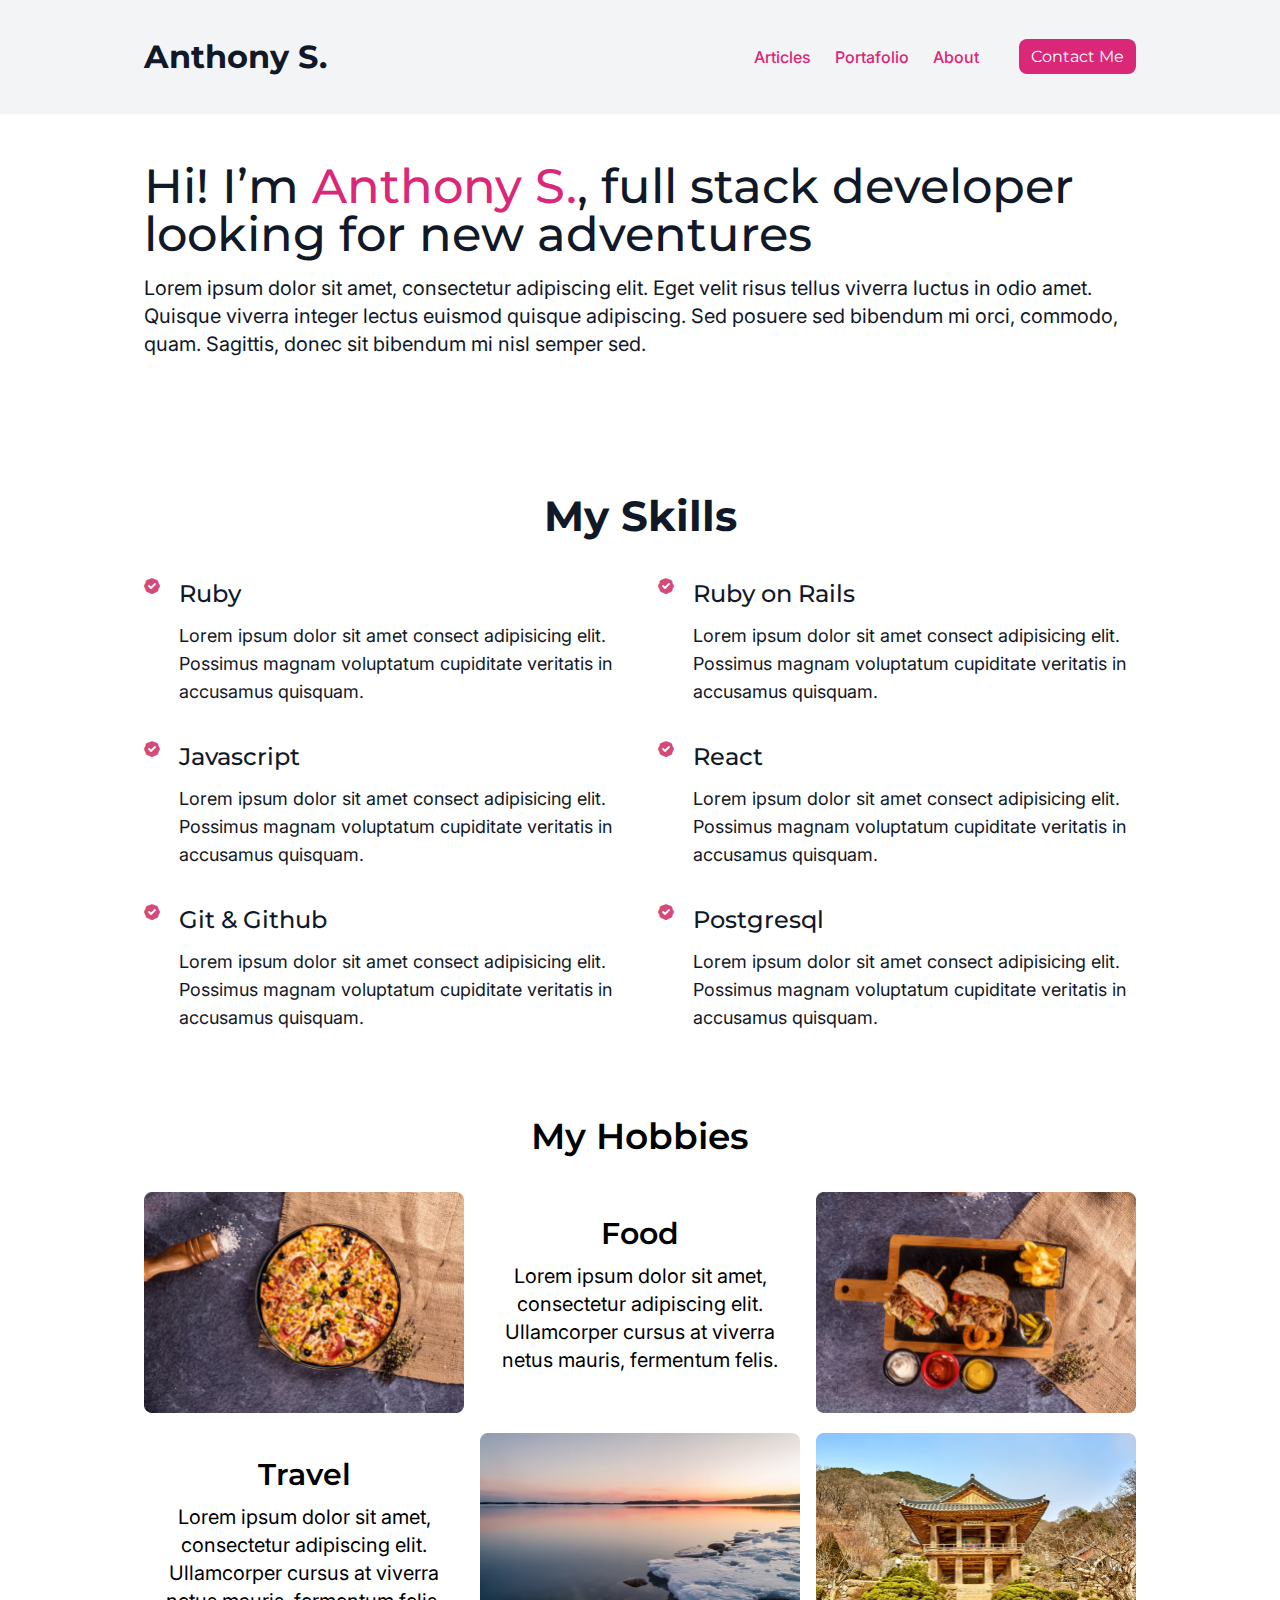
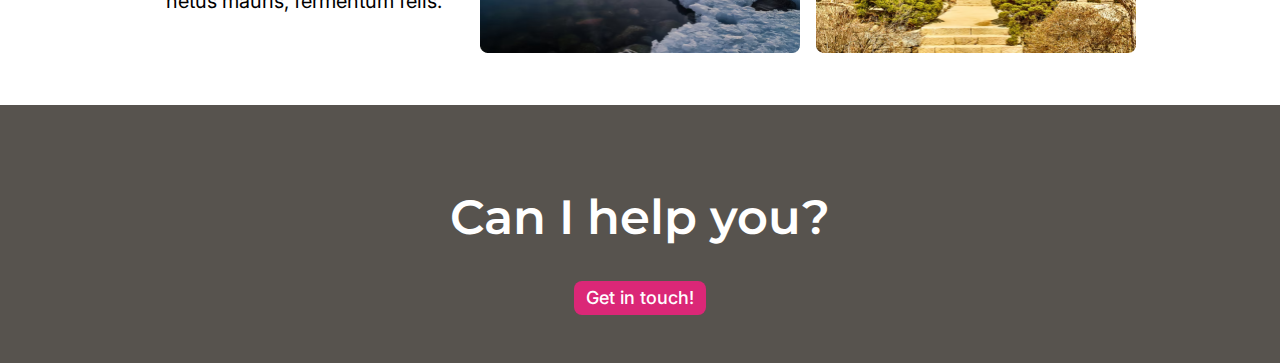
==== grid/about.html @ 709463bc "about page done" ====
<!DOCTYPE html>
<html lang="en">
  <head>
    <meta charset="UTF-8" />
    <meta http-equiv="X-UA-Compatible" content="IE=edge" />
    <meta name="viewport" content="width=device-width, initial-scale=1.0" />
    <title>About</title>
    <link rel="stylesheet" href="./css/style.css" />
    <link rel="preconnect" href="https://fonts.googleapis.com" />
    <link rel="preconnect" href="https://fonts.gstatic.com" crossorigin />
    <link
      href="https://fonts.googleapis.com/css2?family=Inter:wght@400;600&family=Montserrat:wght@500;600&display=swap"
      rel="stylesheet"
    />
    <link rel="stylesheet" href="./style.css" />
    <link rel="stylesheet" href="./about.css" />
    <link rel="stylesheet" href="./css/hobbies.css" />
  </head>
  <body>
    <header class="">
      <div class="wrapper">
        <div class="headerContainer">
          <h1 class="text-gray900">Anthony S.</h1>
          <nav class="">
            <ul class="font-inter">
              <li>
                <a href="/index.html" class="text-pink">Articles</a>
              </li>
              <li>
                <a href="/index.html" class="text-pink">Portafolio</a>
              </li>
              <li>
                <a href="/about.html" class="text-pink">About</a>
              </li>
            </ul>
            <a href="/index.html" class="button bg-pink600 text-white"
              >Contact Me</a
            >
          </nav>
        </div>
      </div>
    </header>

    <section class="hero mt-3 mb-3">
      <div class="wrapper">
        <div class="heroContainer">
          <h1 class="text-gray900 mb-1">
            Hi! I’m <span class="text-pink">Anthony S.</span>, full stack
            developer looking for new adventures
          </h1>
          <p>
            Lorem ipsum dolor sit amet, consectetur adipiscing elit. Eget velit
            risus tellus viverra luctus in odio amet. Quisque viverra integer
            lectus euismod quisque adipiscing. Sed posuere sed bibendum mi orci,
            commodo, quam. Sagittis, donec sit bibendum mi nisl semper sed.
          </p>
        </div>
      </div>
    </section>
    <main class="skillsContainer">
      <div class="titleContainer">
        <h3 class="text-center">My Skills</h3>
      </div>

      <div class="wrapper">
        <div class="skillGrid">
          <div class="skillBox">
            <div class="iconContainer">
              <i class="icon-Icon"></i>
            </div>
            <div class="infoContainer">
              <h4>Ruby</h4>
              <p>
                Lorem ipsum dolor sit amet consect adipisicing elit. Possimus
                magnam voluptatum cupiditate veritatis in accusamus quisquam.
              </p>
            </div>
          </div>
          <div class="skillBox">
            <div class="iconContainer">
              <i class="icon-Icon"></i>
            </div>
            <div class="infoContainer">
              <h4>Ruby on Rails</h4>
              <p>
                Lorem ipsum dolor sit amet consect adipisicing elit. Possimus
                magnam voluptatum cupiditate veritatis in accusamus quisquam.
              </p>
            </div>
          </div>
          <div class="skillBox">
            <div class="iconContainer">
              <i class="icon-Icon"></i>
            </div>
            <div class="infoContainer">
              <h4>Javascript</h4>
              <p>
                Lorem ipsum dolor sit amet consect adipisicing elit. Possimus
                magnam voluptatum cupiditate veritatis in accusamus quisquam.
              </p>
            </div>
          </div>
          <div class="skillBox">
            <div class="iconContainer">
              <i class="icon-Icon"></i>
            </div>
            <div class="infoContainer">
              <h4>React</h4>
              <p>
                Lorem ipsum dolor sit amet consect adipisicing elit. Possimus
                magnam voluptatum cupiditate veritatis in accusamus quisquam.
              </p>
            </div>
          </div>
          <div class="skillBox">
            <div class="iconContainer">
              <i class="icon-Icon"></i>
            </div>
            <div class="infoContainer">
              <h4>Git & Github</h4>
              <p>
                Lorem ipsum dolor sit amet consect adipisicing elit. Possimus
                magnam voluptatum cupiditate veritatis in accusamus quisquam.
              </p>
            </div>
          </div>
          <div class="skillBox">
            <div class="iconContainer">
              <i class="icon-Icon"></i>
            </div>
            <div class="infoContainer">
              <h4>Postgresql</h4>
              <p>
                Lorem ipsum dolor sit amet consect adipisicing elit. Possimus
                magnam voluptatum cupiditate veritatis in accusamus quisquam.
              </p>
            </div>
          </div>
        </div>
      </div>
    </main>

    <section class="hobbies">
      <div class="wrapper">
        <div class="titleContainer">
          <h3 class="text-center">My Hobbies</h3>
        </div>
        <div class="hobbiesGrid">
          <div class="hobbiesBox">
            <img src="./images/phote1.png" alt="" />
          </div>
          <div class="hobbiesBox text-center">
            <h5>Food</h5>
            <p>
              Lorem ipsum dolor sit amet, consectetur adipiscing elit.
              Ullamcorper cursus at viverra netus mauris, fermentum felis.
            </p>
          </div>
          <div class="hobbiesBox">
            <img src="./images/photo2.png" alt="" />
          </div>
          <div class="hobbiesBox text-center">
            <h5>Travel</h5>
            <p>
              Lorem ipsum dolor sit amet, consectetur adipiscing elit.
              Ullamcorper cursus at viverra netus mauris, fermentum felis.
            </p>
          </div>
          <div class="hobbiesBox">
            <img src="./images/photo3.png" alt="" />
          </div>
          <div class="hobbiesBox">
            <img src="./images/photo4.png" alt="" />
          </div>
        </div>
      </div>
    </section>
    <footer>
      <h2>Can I help you?</h2>
      <a type="button" class="button bg-pink600 text-white">Get in touch!</a>
    </footer>
  </body>
</html>
---- grid/css/style.css ----
@import url("./header.css");
@import url("./hero.css");
@import url("./main.css");
@import url("./footer.css");

:root {
  --color-gray900: #111827;
  --color-gray600: #4b5563;
  --color-gray100: #f3f4f6;
  --color-pink600: #db2777;
  --color-pink500: #d44a78;
  --color-white: #ffffff;
  --color-stone: #57534e;
}

body {
  font-family: Montserrat, "Helvetica Neue";
  margin: 0;
}
p {
  margin: 0;
}
.debug {
  border: 3px solid var(--color-pink600);
}

.text-center {
  text-align: center;
}

.wrapper {
  width: 100%;
  margin: auto;
}

.button {
  padding: 8px 12px;
  border-radius: 0.5rem;
}

.bg-pink600 {
  background-color: var(--color-pink600);
}

.text-white {
  color: var(--color-white);
}

.text-pink {
  color: var(--color-pink600);
}

.text-gray900 {
  color: var(--color-gray900);
}

.font-inter {
  font-family: inter;
}

.mt-1 {
  margin-top: 16px;
}

.mt-2 {
  margin-top: 32px;
}

.mt-3 {
  margin-top: 48px;
}

.mb-1 {
  margin-bottom: 16px;
}

.mb-2 {
  margin-bottom: 32px;
}

.mb-3 {
  margin-bottom: 48px;
}

@media (min-width: 1080px) {
  .wrapper {
    width: 992px;
  }
}
---- grid/style.css ----
@font-face {
  font-family: "icomoon";
  src: url("./fonts/icomoon.eot?3eh2ky");
  src: url("./fonts/icomoon.eot?3eh2ky#iefix") format("embedded-opentype"),
    url("./fonts/icomoon.ttf?3eh2ky") format("truetype"),
    url("./fonts/icomoon.woff?3eh2ky") format("woff"),
    url("./fonts/icomoon.svg?3eh2ky#icomoon") format("svg");
  font-weight: normal;
  font-style: normal;
  font-display: block;
}

[class^="icon-"],
[class*=" icon-"] {
  /* use !important to prevent issues with browser extensions that change fonts */
  font-family: "icomoon" !important;
  speak: never;
  font-style: normal;
  font-weight: normal;
  font-variant: normal;
  text-transform: none;
  line-height: 1;

  /* Better Font Rendering =========== */
  -webkit-font-smoothing: antialiased;
  -moz-osx-font-smoothing: grayscale;
}

.icon-Icon:before {
  content: "\e900";
}
---- grid/about.css ----
i {
  font-size: 1rem;
  color: black;
}

i {
  color: var(--color-pink500);
}

i:hover {
  color: var(--color-gray900);
  transition: 0.3s;
}

.skillsContainer {
  background: var(--color-white);
  padding-inline: 1rem;
}

.skillGrid {
  display: grid;
  grid-template-columns: repeat(auto-fill, minmax(320px, 1fr));
  gap: 35px;
}

.skillBox {
  display: flex;
  gap: 19px;
}

.infoContainer {
  display: flex;
  flex-direction: column;
}

.infoContainer p {
  font-family: "Inter";
  font-style: normal;
  font-weight: 400;
  font-size: 18px;
  line-height: 28px;
}

.skillGrid h4 {
  margin: 0;
  margin-block-end: 12px;
  font-family: "Montserrat";
  font-style: normal;
  font-weight: 500;
  font-size: 24px;
  line-height: 32px;
}

.titleContainer {
  font-family: "Montserrat";
  font-style: normal;
  font-weight: 600;
  font-size: 36px;
  line-height: 40px;
}
@media (min-width: 768px) {
  .skillGrid {
    grid-template-columns: repeat(auto-fill, minmax(400px, 1fr));
  }
}
---- grid/css/hobbies.css ----
.hobbies {
  margin-block-end: 3rem;
  padding-inline: 1rem;
}

.hobbies h3 {
  font-family: "Montserrat";
  font-style: normal;
  font-weight: 600;
  font-size: 36px;
  line-height: 40px;
}

.hobbies h5 {
  font-family: "Montserrat";
  font-style: normal;
  font-weight: 600;
  font-size: 30px;
  line-height: 36px;
  margin-block-start: 1.5rem;
  margin-block-end: 10px;
}

.hobbies p {
  font-family: "Inter";
  font-style: normal;
  font-weight: 400;
  font-size: 20px;
  line-height: 28px;
  margin-block-end: 24px;
}
.hobbiesGrid {
  display: grid;
  grid-template-columns: repeat(auto-fill, minmax(319px, 1fr));
  gap: 1rem;
}

.hobbiesBox img {
  width: 100%;
  object-fit: cover;
}
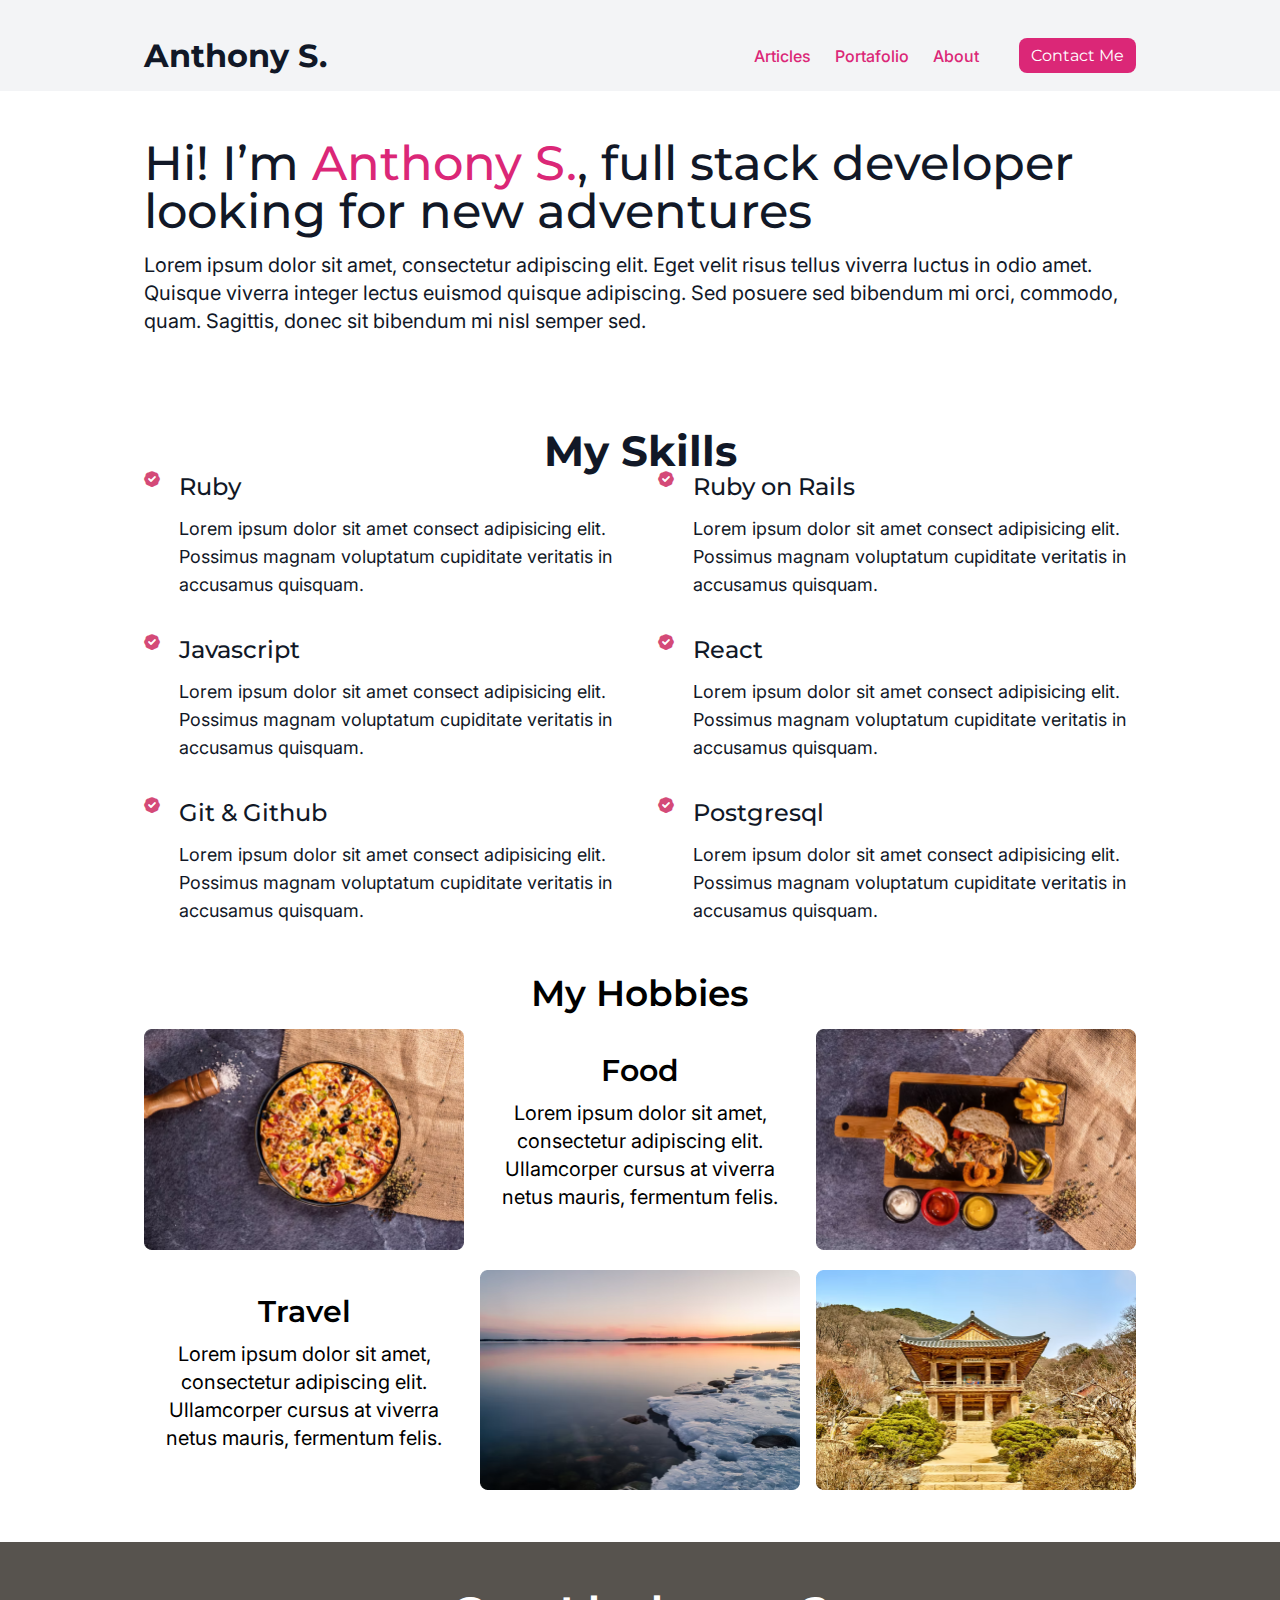
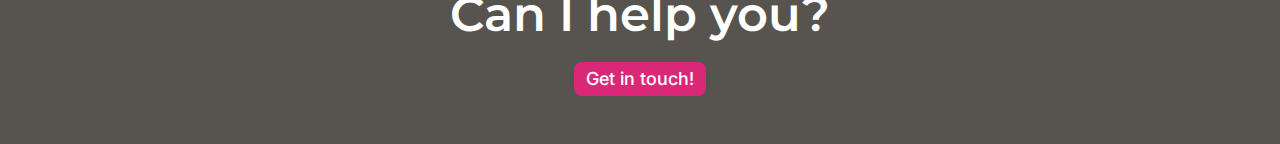
==== commit 8dc29aef: "page extended done v1.2" ====
--- a/grid/about.html
+++ b/grid/about.html
@@ -20,20 +20,27 @@
     <header class="">
       <div class="wrapper">
         <div class="headerContainer">
-          <h1 class="text-gray900">Anthony S.</h1>
+          <h1 class="text-gray900">
+            <a href="/principal.html"> Anthony S. </a>
+          </h1>
+          <button id="hamburguerContainer">
+            <span class="top-line"></span>
+            <span class="middle-line"></span>
+            <span class="bottom-line"></span>
+          </button>
           <nav class="">
             <ul class="font-inter">
               <li>
                 <a href="/index.html" class="text-pink">Articles</a>
               </li>
               <li>
-                <a href="/index.html" class="text-pink">Portafolio</a>
+                <a href="./portafolio.html" class="text-pink">Portafolio</a>
               </li>
               <li>
                 <a href="/about.html" class="text-pink">About</a>
               </li>
             </ul>
-            <a href="/index.html" class="button bg-pink600 text-white"
+            <a href="/contact.html" class="button bg-pink600 text-white"
               >Contact Me</a
             >
           </nav>
@@ -66,7 +73,7 @@
         <div class="skillGrid">
           <div class="skillBox">
             <div class="iconContainer">
-              <i class="icon-Icon"></i>
+              <i class="icon-icono"></i>
             </div>
             <div class="infoContainer">
               <h4>Ruby</h4>
@@ -78,7 +85,7 @@
           </div>
           <div class="skillBox">
             <div class="iconContainer">
-              <i class="icon-Icon"></i>
+              <i class="icon-icono"></i>
             </div>
             <div class="infoContainer">
               <h4>Ruby on Rails</h4>
@@ -90,7 +97,7 @@
           </div>
           <div class="skillBox">
             <div class="iconContainer">
-              <i class="icon-Icon"></i>
+              <i class="icon-icono"></i>
             </div>
             <div class="infoContainer">
               <h4>Javascript</h4>
@@ -102,7 +109,7 @@
           </div>
           <div class="skillBox">
             <div class="iconContainer">
-              <i class="icon-Icon"></i>
+              <i class="icon-icono"></i>
             </div>
             <div class="infoContainer">
               <h4>React</h4>
@@ -114,7 +121,7 @@
           </div>
           <div class="skillBox">
             <div class="iconContainer">
-              <i class="icon-Icon"></i>
+              <i class="icon-icono"></i>
             </div>
             <div class="infoContainer">
               <h4>Git & Github</h4>
@@ -126,7 +133,7 @@
           </div>
           <div class="skillBox">
             <div class="iconContainer">
-              <i class="icon-Icon"></i>
+              <i class="icon-icono"></i>
             </div>
             <div class="infoContainer">
               <h4>Postgresql</h4>
@@ -143,7 +150,7 @@
     <section class="hobbies">
       <div class="wrapper">
         <div class="titleContainer">
-          <h3 class="text-center">My Hobbies</h3>
+          <h3 class="text-center mb-1">My Hobbies</h3>
         </div>
         <div class="hobbiesGrid">
           <div class="hobbiesBox">
@@ -179,5 +186,6 @@
       <h2>Can I help you?</h2>
       <a type="button" class="button bg-pink600 text-white">Get in touch!</a>
     </footer>
+    <script src="./js/hamburguer.js"></script>
   </body>
 </html>
--- a/grid/css/style.css
+++ b/grid/css/style.css
@@ -2,10 +2,24 @@
 @import url("./hero.css");
 @import url("./main.css");
 @import url("./footer.css");
+@import url("./form.css");
+@import url("./hamburguer.css");
+@import url("./principal.css");
+
+* {
+  box-sizing: border-box;
+  margin: 0;
+}
+
+a {
+  text-decoration: none;
+}
 
 :root {
   --color-gray900: #111827;
+  --color-gray700: #374151;
   --color-gray600: #4b5563;
+  --color-gray500: #6b7280;
   --color-gray100: #f3f4f6;
   --color-pink600: #db2777;
   --color-pink500: #d44a78;
@@ -24,6 +38,9 @@
   border: 3px solid var(--color-pink600);
 }
 
+header h1 a {
+  color: var(--color-gray900);
+}
 .text-center {
   text-align: center;
 }
@@ -36,6 +53,11 @@
 .button {
   padding: 8px 12px;
   border-radius: 0.5rem;
+}
+
+.outline-bg-pink600 {
+  border: 2px solid var(--color-pink600);
+  color: #111827;
 }
 
 .bg-pink600 {
--- a/grid/style.css
+++ b/grid/style.css
@@ -1,10 +1,10 @@
 @font-face {
   font-family: "icomoon";
-  src: url("./fonts/icomoon.eot?3eh2ky");
-  src: url("./fonts/icomoon.eot?3eh2ky#iefix") format("embedded-opentype"),
-    url("./fonts/icomoon.ttf?3eh2ky") format("truetype"),
-    url("./fonts/icomoon.woff?3eh2ky") format("woff"),
-    url("./fonts/icomoon.svg?3eh2ky#icomoon") format("svg");
+  src: url("./fonts/icomoon.eot?wsvc7v");
+  src: url("./fonts/icomoon.eot?wsvc7v#iefix") format("embedded-opentype"),
+    url("./fonts/icomoon.ttf?wsvc7v") format("truetype"),
+    url("./fonts/icomoon.woff?wsvc7v") format("woff"),
+    url("./fonts/icomoon.svg?wsvc7v#icomoon") format("svg");
   font-weight: normal;
   font-style: normal;
   font-display: block;
@@ -26,6 +26,23 @@
   -moz-osx-font-smoothing: grayscale;
 }
 
-.icon-Icon:before {
+.icon-linkedin:before {
+  content: "\e905";
+}
+.icon-github:before {
+  content: "\e901";
+}
+.icon-ruby:before {
+  content: "\e902";
+  color: #eb5757;
+}
+.icon-terminal:before {
+  content: "\e903";
+}
+.icon-arrow:before {
+  content: "\e904";
+  color: #d1d5db;
+}
+.icon-icono:before {
   content: "\e900";
 }
